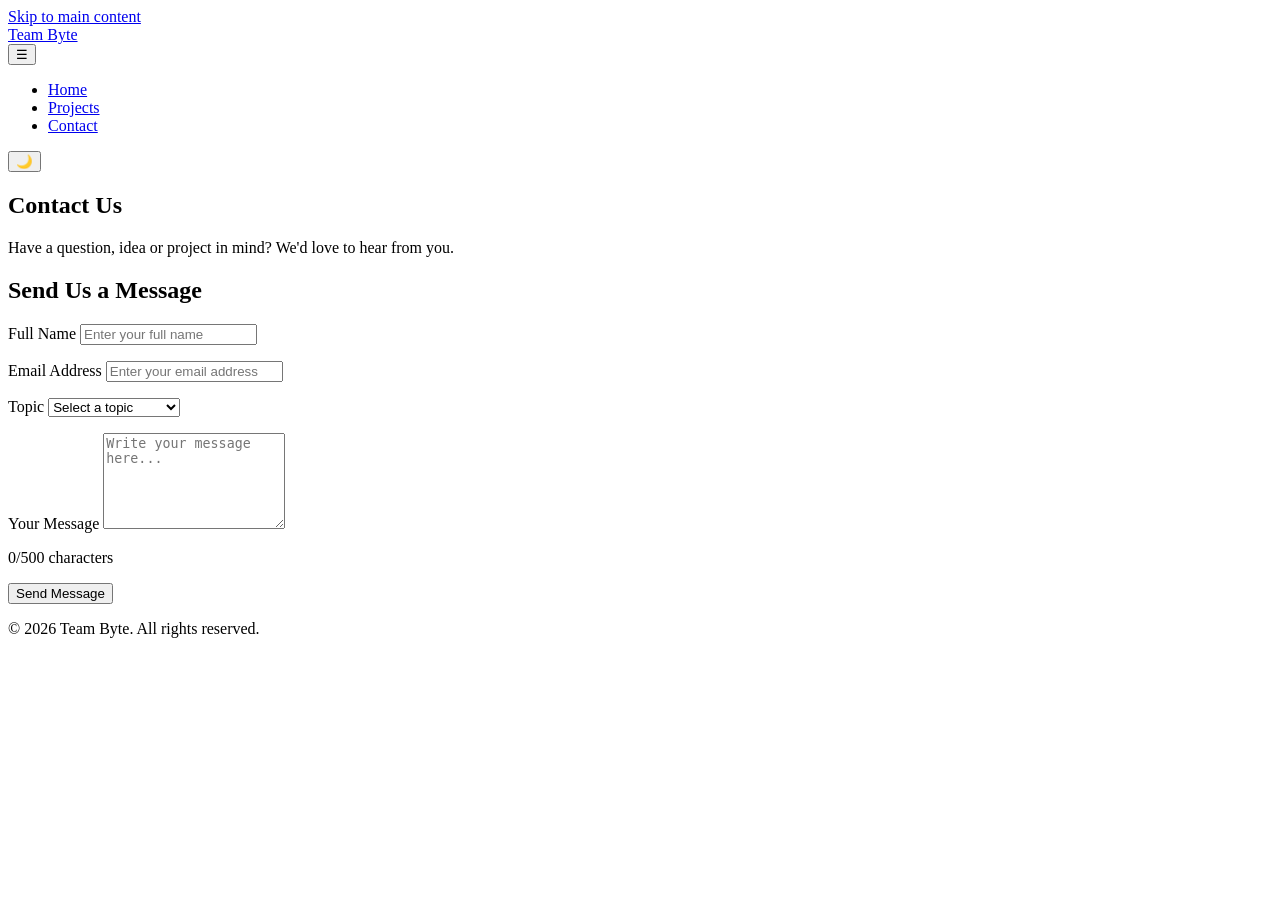
==== contact.html @ 5f8cb0ce "Create projects and contact pages Co-authored-by: maxwelemmanuel46-prog <maxwelemmanuel46@gmail.com>" ====
<!doctype html>
<html lang="en">
  <head>
    <meta charset="UTF-8" />
    <meta name="viewport" content="width=device-width, initial-scale=1.0" />

    <meta
      name="description"
      content="Contact Team Byte for questions and collaboration."
    />

    <title>Team Byte | Contact</title>

    <link rel="stylesheet" href="css/styles.css" />
    <script src="js/script.js" defer></script>
  </head>

  <body>
    <a href="#main-content" class="skip-link"> Skip to main content </a>

    <header class="site-header">
      <div class="container header-content">
        <a href="index.html" class="logo">Team Byte</a>

        <nav class="main-nav" aria-label="Main navigation">
          <button
            class="nav-toggle"
            aria-label="Toggle navigation"
            aria-expanded="false"
          >
            ☰
          </button>

          <ul class="nav-links">
            <li>
              <a href="index.html">Home</a>
            </li>

            <li>
              <a href="projects.html">Projects</a>
            </li>

            <li>
              <a href="contact.html" aria-current="page">Contact</a>
            </li>
          </ul>
        </nav>

        <button class="theme-toggle" aria-label="Toggle dark mode">🌙</button>
      </div>
    </header>

    <main id="main-content">
      <section class="page-hero">
        <div class="container">
          <h1>Contact Us</h1>

          <p>
            Have a question, idea or project in mind? We'd love to hear from
            you.
          </p>
        </div>
      </section>

      <section class="contact-section">
        <div class="container">
          <h2>Send Us a Message</h2>

          <form id="contact-form" novalidate>
            <div class="form-group">
              <label for="name">Full Name</label>

              <input
                type="text"
                id="name"
                name="name"
                placeholder="Enter your full name"
                required
              />

              <p class="error-message" id="name-error"></p>
            </div>

            <div class="form-group">
              <label for="email">Email Address</label>

              <input
                type="email"
                id="email"
                name="email"
                placeholder="Enter your email address"
                required
              />

              <p class="error-message" id="email-error"></p>
            </div>

            <div class="form-group">
              <label for="topic">Topic</label>

              <select id="topic" name="topic" required>
                <option value="">Select a topic</option>

                <option value="general">General Inquiry</option>

                <option value="collaboration">Collaboration</option>

                <option value="project">Project Discussion</option>

                <option value="other">Other</option>
              </select>

              <p class="error-message" id="topic-error"></p>
            </div>

            <div class="form-group">
              <label for="message">Your Message</label>

              <textarea
                id="message"
                name="message"
                rows="6"
                maxlength="500"
                placeholder="Write your message here..."
                required
              ></textarea>

              <p id="char-count" aria-live="polite">0/500 characters</p>

              <p class="error-message" id="message-error"></p>
            </div>

            <button type="submit" class="btn">Send Message</button>

            <p id="form-status" role="status" aria-live="polite"></p>
          </form>
        </div>
      </section>
    </main>

    <footer class="site-footer">
      <div class="container">
        <p>
          &copy; <span id="current-year">2026</span>
          Team Byte. All rights reserved.
        </p>
      </div>
    </footer>
  </body>
</html>
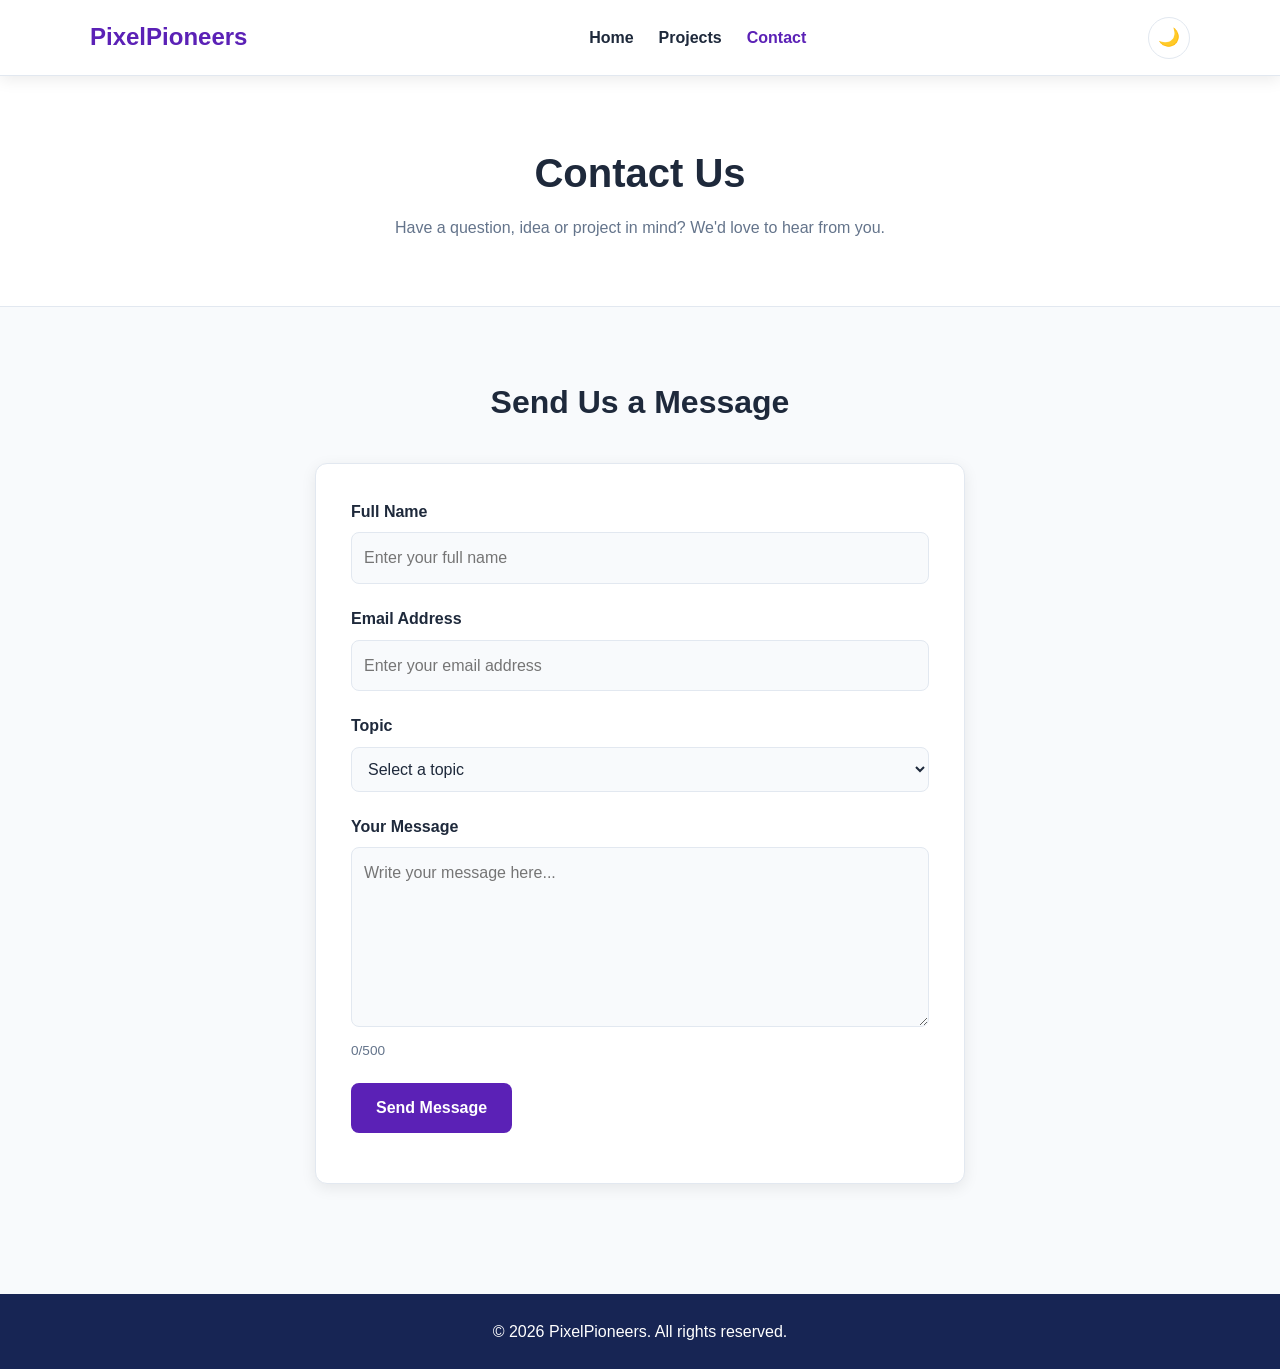
==== commit 6a4b63d8: "Complete Part 5 team website customisation Add PixelPioneers branding, team profiles, customised the" ====
--- a/contact.html
+++ b/contact.html
@@ -6,10 +6,10 @@
 
     <meta
       name="description"
-      content="Contact Team Byte for questions and collaboration."
+      content="Contact PixelPioneers for questions and collaboration."
     />
 
-    <title>Team Byte | Contact</title>
+    <title>PixelPioneers | Contact</title>
 
     <link rel="stylesheet" href="css/styles.css" />
     <script src="js/script.js" defer></script>
@@ -20,7 +20,7 @@
 
     <header class="site-header">
       <div class="container header-content">
-        <a href="index.html" class="logo">Team Byte</a>
+        <a href="index.html" class="logo">PixelPioneers</a>
 
         <nav class="main-nav" aria-label="Main navigation">
           <button
@@ -142,7 +142,7 @@
       <div class="container">
         <p>
           &copy; <span id="current-year">2026</span>
-          Team Byte. All rights reserved.
+          PixelPioneers. All rights reserved.
         </p>
       </div>
     </footer>
--- a/css/styles.css
+++ b/css/styles.css
@@ -0,0 +1,651 @@
+/* =========================================
+   1. DESIGN VARIABLES
+========================================= */
+
+:root {
+  --primary-color: #5b21b6;
+  --primary-action-color: #5b21b6;
+  --primary-hover: #4c1d95;
+  --secondary-color: #172554;
+
+  --background-color: #f8fafc;
+  --surface-color: #ffffff;
+
+  --text-color: #1e293b;
+  --muted-color: #64748b;
+
+  --border-color: #e2e8f0;
+
+  --success-color: #15803d;
+  --error-color: #dc2626;
+
+  --shadow: 0 4px 15px rgba(0, 0, 0, 0.08);
+
+  --border-radius: 12px;
+  --transition: 0.3s ease;
+}
+
+/* =========================================
+   2. DARK THEME
+========================================= */
+
+[data-theme="dark"] {
+  --primary-color: #a78bfa;
+  --primary-action-color: #5b21b6;
+  --primary-hover: #c4b5fd;
+  /* --secondary-color: #e2e8f0; */
+  --secondary-color: #172554;
+
+  --background-color: #0f172a;
+  --surface-color: #1e293b;
+
+  --text-color: #f1f5f9;
+  --muted-color: #cbd5e1;
+
+  --border-color: #334155;
+
+  --success-color: #4ade80;
+  --error-color: #f87171;
+
+  --shadow: 0 4px 15px rgba(0, 0, 0, 0.25);
+}
+
+/* =========================================
+   3. RESET AND BASE STYLES
+========================================= */
+
+* {
+  margin: 0;
+  padding: 0;
+  box-sizing: border-box;
+}
+
+html {
+  scroll-behavior: smooth;
+}
+
+body {
+  font-family: Arial, Helvetica, sans-serif;
+  background-color: var(--background-color);
+  color: var(--text-color);
+  line-height: 1.6;
+  transition:
+    background-color var(--transition),
+    color var(--transition);
+}
+
+a {
+  text-decoration: none;
+  color: inherit;
+}
+
+button,
+input,
+textarea,
+select {
+  font: inherit;
+}
+
+button {
+  cursor: pointer;
+}
+
+img {
+  max-width: 100%;
+  display: block;
+}
+
+ul {
+  list-style-position: inside;
+}
+
+/* =========================================
+   4. ACCESSIBILITY
+========================================= */
+
+.skip-link {
+  position: absolute;
+  top: -100px;
+  left: 10px;
+  background: var(--primary-action-color);
+  color: white;
+  padding: 10px 15px;
+  z-index: 1000;
+}
+
+.skip-link:focus {
+  top: 10px;
+}
+
+:focus-visible {
+  outline: 3px solid var(--primary-color);
+  outline-offset: 3px;
+}
+
+/* =========================================
+   5. REUSABLE CONTAINER
+========================================= */
+
+.container {
+  width: min(1100px, 90%);
+  margin: 0 auto;
+}
+
+/* =========================================
+   6. HEADER AND NAVIGATION
+========================================= */
+
+.site-header {
+  background-color: var(--surface-color);
+  border-bottom: 1px solid var(--border-color);
+
+  position: sticky;
+  top: 0;
+  z-index: 100;
+
+  box-shadow: var(--shadow);
+}
+
+.header-content {
+  min-height: 75px;
+
+  display: flex;
+  align-items: center;
+  justify-content: space-between;
+  gap: 20px;
+}
+
+.logo {
+  font-size: 1.5rem;
+  font-weight: bold;
+  color: var(--primary-color);
+}
+
+.main-nav {
+  display: flex;
+  align-items: center;
+}
+
+.nav-links {
+  display: flex;
+  align-items: center;
+  gap: 25px;
+  list-style: none;
+}
+
+.nav-links a {
+  color: var(--text-color);
+  font-weight: 600;
+  transition: color var(--transition);
+}
+
+.nav-links a:hover,
+.nav-links a[aria-current="page"] {
+  color: var(--primary-color);
+}
+
+.nav-toggle {
+  display: none;
+  background: none;
+  border: none;
+  color: var(--text-color);
+  font-size: 1.7rem;
+}
+
+.theme-toggle {
+  background: var(--surface-color);
+  border: 1px solid var(--border-color);
+  border-radius: 50%;
+  width: 42px;
+  height: 42px;
+  font-size: 1.1rem;
+  transition: background-color var(--transition);
+}
+
+/* =========================================
+   7. BUTTONS
+========================================= */
+
+.btn {
+  display: inline-block;
+
+  background-color: var(--primary-action-color);
+  color: white;
+
+  padding: 12px 25px;
+
+  border: none;
+  border-radius: 8px;
+
+  font-weight: bold;
+
+  transition:
+    background-color var(--transition),
+    transform var(--transition);
+}
+
+.btn:hover {
+  background-color: var(--primary-hover);
+  transform: translateY(-2px);
+}
+
+/* =========================================
+   8. HERO SECTION
+========================================= */
+
+.hero {
+  padding: 100px 0;
+  text-align: center;
+
+  background: linear-gradient(135deg, var(--primary-action-color), #7c3aed);
+
+  color: white;
+}
+
+.hero-tagline {
+  font-size: 0.95rem;
+  font-weight: 700;
+  letter-spacing: 2px;
+  text-transform: uppercase;
+  margin-bottom: 18px;
+  color: rgba(255, 255, 255, 0.9);
+}
+
+.hero h1 {
+  max-width: 900px;
+  margin: 0 auto 20px;
+  font-size: clamp(2rem, 5vw, 3.5rem);
+  line-height: 1.2;
+}
+
+.hero-lead {
+  max-width: 700px;
+  margin: 0 auto 30px;
+  font-size: 1.15rem;
+  line-height: 1.7;
+}
+
+/* =========================================
+   9. TEAM SECTION
+========================================= */
+
+.team-section {
+  padding: 80px 0;
+  text-align: center;
+}
+
+.team-section h2,
+.projects-section h2,
+.contact-section h2 {
+  font-size: 2rem;
+  margin-bottom: 15px;
+}
+
+.team-section > .container > p {
+  max-width: 700px;
+  margin: 0 auto 40px;
+  color: var(--muted-color);
+}
+
+.team-grid {
+  display: grid;
+  grid-template-columns: repeat(2, minmax(0, 1fr));
+  gap: 30px;
+}
+
+.team-card {
+  background-color: var(--surface-color);
+  padding: 30px;
+  border-radius: var(--border-radius);
+  box-shadow: var(--shadow);
+  border: 1px solid var(--border-color);
+
+  transition: transform var(--transition);
+}
+
+.team-card:hover {
+  transform: translateY(-5px);
+}
+
+.profile-placeholder {
+  width: 100px;
+  height: 100px;
+
+  display: grid;
+  place-items: center;
+
+  margin: 0 auto 20px;
+
+  background-color: var(--primary-action-color);
+  color: white;
+
+  border-radius: 50%;
+
+  font-size: 1.8rem;
+  font-weight: bold;
+}
+
+/* Team member profile photos */
+.profile-photo {
+  width: 120px;
+  height: 120px;
+  display: block;
+  margin: 0 auto 20px;
+  object-fit: cover;
+  border-radius: 50%;
+  border: 3px solid var(--primary-color);
+}
+
+.team-card h3 {
+  margin-bottom: 5px;
+}
+
+.team-card h4 {
+  margin: 20px 0 10px;
+}
+
+.team-card p {
+  color: var(--muted-color);
+}
+
+.team-card .role {
+  color: var(--primary-color);
+  font-weight: bold;
+  margin-bottom: 15px;
+}
+
+/* =========================================
+   10. PAGE HERO
+========================================= */
+
+.page-hero {
+  padding: 65px 0;
+  text-align: center;
+  background-color: var(--surface-color);
+  border-bottom: 1px solid var(--border-color);
+}
+
+.page-hero h1 {
+  font-size: 2.5rem;
+  margin-bottom: 10px;
+}
+
+.page-hero p {
+  color: var(--muted-color);
+}
+
+/* =========================================
+   11. PROJECTS SECTION
+========================================= */
+
+.projects-section {
+  padding: 70px 0;
+  text-align: center;
+}
+
+#project-count {
+  color: var(--muted-color);
+  margin-bottom: 25px;
+}
+
+.project-filters {
+  display: flex;
+  justify-content: center;
+  flex-wrap: wrap;
+  gap: 12px;
+  margin-bottom: 35px;
+}
+
+.filter-btn {
+  padding: 10px 20px;
+
+  border: 1px solid var(--primary-color);
+  border-radius: 25px;
+
+  background-color: transparent;
+  color: var(--primary-color);
+
+  transition: all var(--transition);
+}
+
+.filter-btn:hover,
+.filter-btn.active {
+  background-color: var(--primary-action-color);
+  color: white;
+}
+
+.project-grid {
+  display: grid;
+  grid-template-columns: repeat(3, minmax(0, 1fr));
+  gap: 25px;
+  text-align: left;
+}
+
+.project-card {
+  background-color: var(--surface-color);
+  padding: 25px;
+
+  border: 1px solid var(--border-color);
+  border-radius: var(--border-radius);
+
+  box-shadow: var(--shadow);
+}
+
+.project-card h3 {
+  margin-bottom: 10px;
+}
+
+.project-card p {
+  color: var(--muted-color);
+}
+
+.project-category {
+  display: inline-block;
+  margin-top: 15px;
+
+  padding: 5px 12px;
+
+  background-color: var(--primary-action-color);
+  color: white;
+
+  border-radius: 20px;
+  font-size: 0.8rem;
+}
+
+/* =========================================
+   12. CONTACT SECTION
+========================================= */
+
+.contact-section {
+  padding: 70px 0;
+}
+
+.contact-section h2 {
+  text-align: center;
+  margin-bottom: 35px;
+}
+
+#contact-form {
+  max-width: 650px;
+  margin: 0 auto;
+
+  background-color: var(--surface-color);
+
+  padding: 35px;
+
+  border: 1px solid var(--border-color);
+  border-radius: var(--border-radius);
+
+  box-shadow: var(--shadow);
+}
+
+.form-group {
+  margin-bottom: 22px;
+}
+
+.form-group label {
+  display: block;
+  margin-bottom: 8px;
+  font-weight: bold;
+}
+
+.form-group input,
+.form-group textarea,
+.form-group select {
+  width: 100%;
+
+  padding: 12px;
+
+  border: 1px solid var(--border-color);
+  border-radius: 8px;
+
+  background-color: var(--background-color);
+  color: var(--text-color);
+}
+
+.form-group input:focus,
+.form-group textarea:focus,
+.form-group select:focus {
+  border-color: var(--primary-color);
+  outline: 2px solid var(--primary-color);
+}
+
+/* Project Search */
+.project-search {
+  max-width: 520px;
+  margin: 0 auto 25px;
+  text-align: left;
+}
+
+.project-search label {
+  display: block;
+  margin-bottom: 8px;
+  font-weight: 600;
+}
+
+.project-search input {
+  width: 100%;
+  padding: 12px 14px;
+  border: 1px solid var(--border-color);
+  border-radius: var(--border-radius);
+  background-color: var(--surface-color);
+  color: var(--text-color);
+  font: inherit;
+}
+
+.project-search input:focus {
+  outline: 2px solid var(--primary-color);
+  outline-offset: 2px;
+}
+
+.form-group textarea {
+  resize: vertical;
+}
+
+.error-message {
+  color: var(--error-color);
+  font-size: 0.9rem;
+  margin-top: 5px;
+}
+
+#char-count {
+  color: var(--muted-color);
+  font-size: 0.85rem;
+  margin-top: 5px;
+}
+
+#form-status {
+  margin-top: 15px;
+  font-weight: bold;
+}
+
+/* =========================================
+   13. FOOTER
+========================================= */
+
+.site-footer {
+  background-color: var(--secondary-color);
+  color: white;
+
+  text-align: center;
+
+  padding: 25px 0;
+  margin-top: 40px;
+}
+
+/* =========================================
+   14. RESPONSIVE DESIGN
+========================================= */
+
+@media (max-width: 700px) {
+  .header-content {
+    min-height: 65px;
+  }
+
+  .nav-toggle {
+    display: block;
+  }
+
+  .main-nav {
+    position: relative;
+  }
+
+  .nav-links {
+    display: none;
+
+    position: absolute;
+    top: 45px;
+    right: 0;
+
+    flex-direction: column;
+    align-items: flex-start;
+
+    gap: 15px;
+
+    width: 190px;
+    padding: 20px;
+
+    background-color: var(--surface-color);
+
+    border: 1px solid var(--border-color);
+    border-radius: 10px;
+
+    box-shadow: var(--shadow);
+  }
+
+  .nav-links.active {
+    display: flex;
+  }
+
+  .team-grid,
+  .project-grid {
+    grid-template-columns: 1fr;
+  }
+
+  .hero {
+    padding: 70px 0;
+  }
+
+  .page-hero {
+    padding: 45px 0;
+  }
+
+  .page-hero h1 {
+    font-size: 2rem;
+  }
+
+  #contact-form {
+    padding: 22px;
+  }
+}
+
+@media (prefers-reduced-motion: reduce) {
+  *,
+  *::before,
+  *::after {
+    scroll-behavior: auto !important;
+    transition-duration: 0.01ms !important;
+    animation-duration: 0.01ms !important;
+    animation-iteration-count: 1 !important;
+  }
+}
